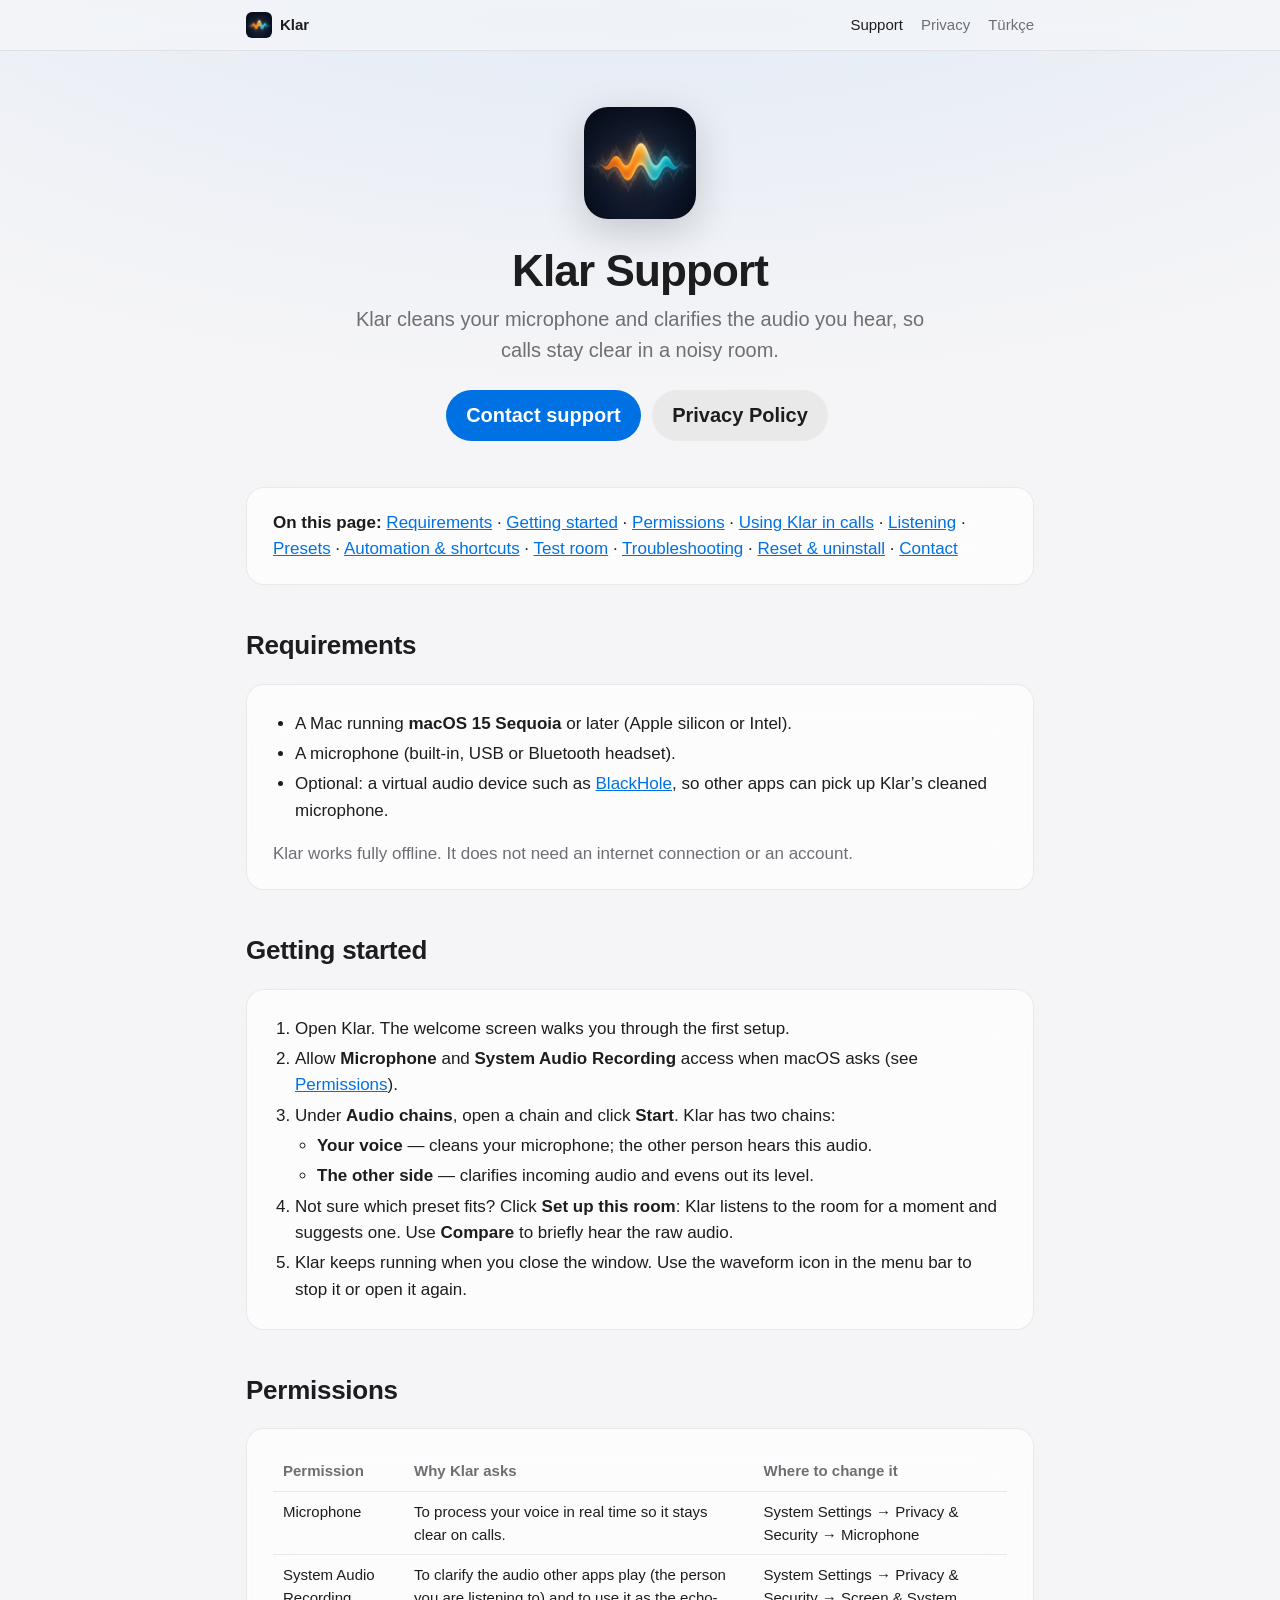
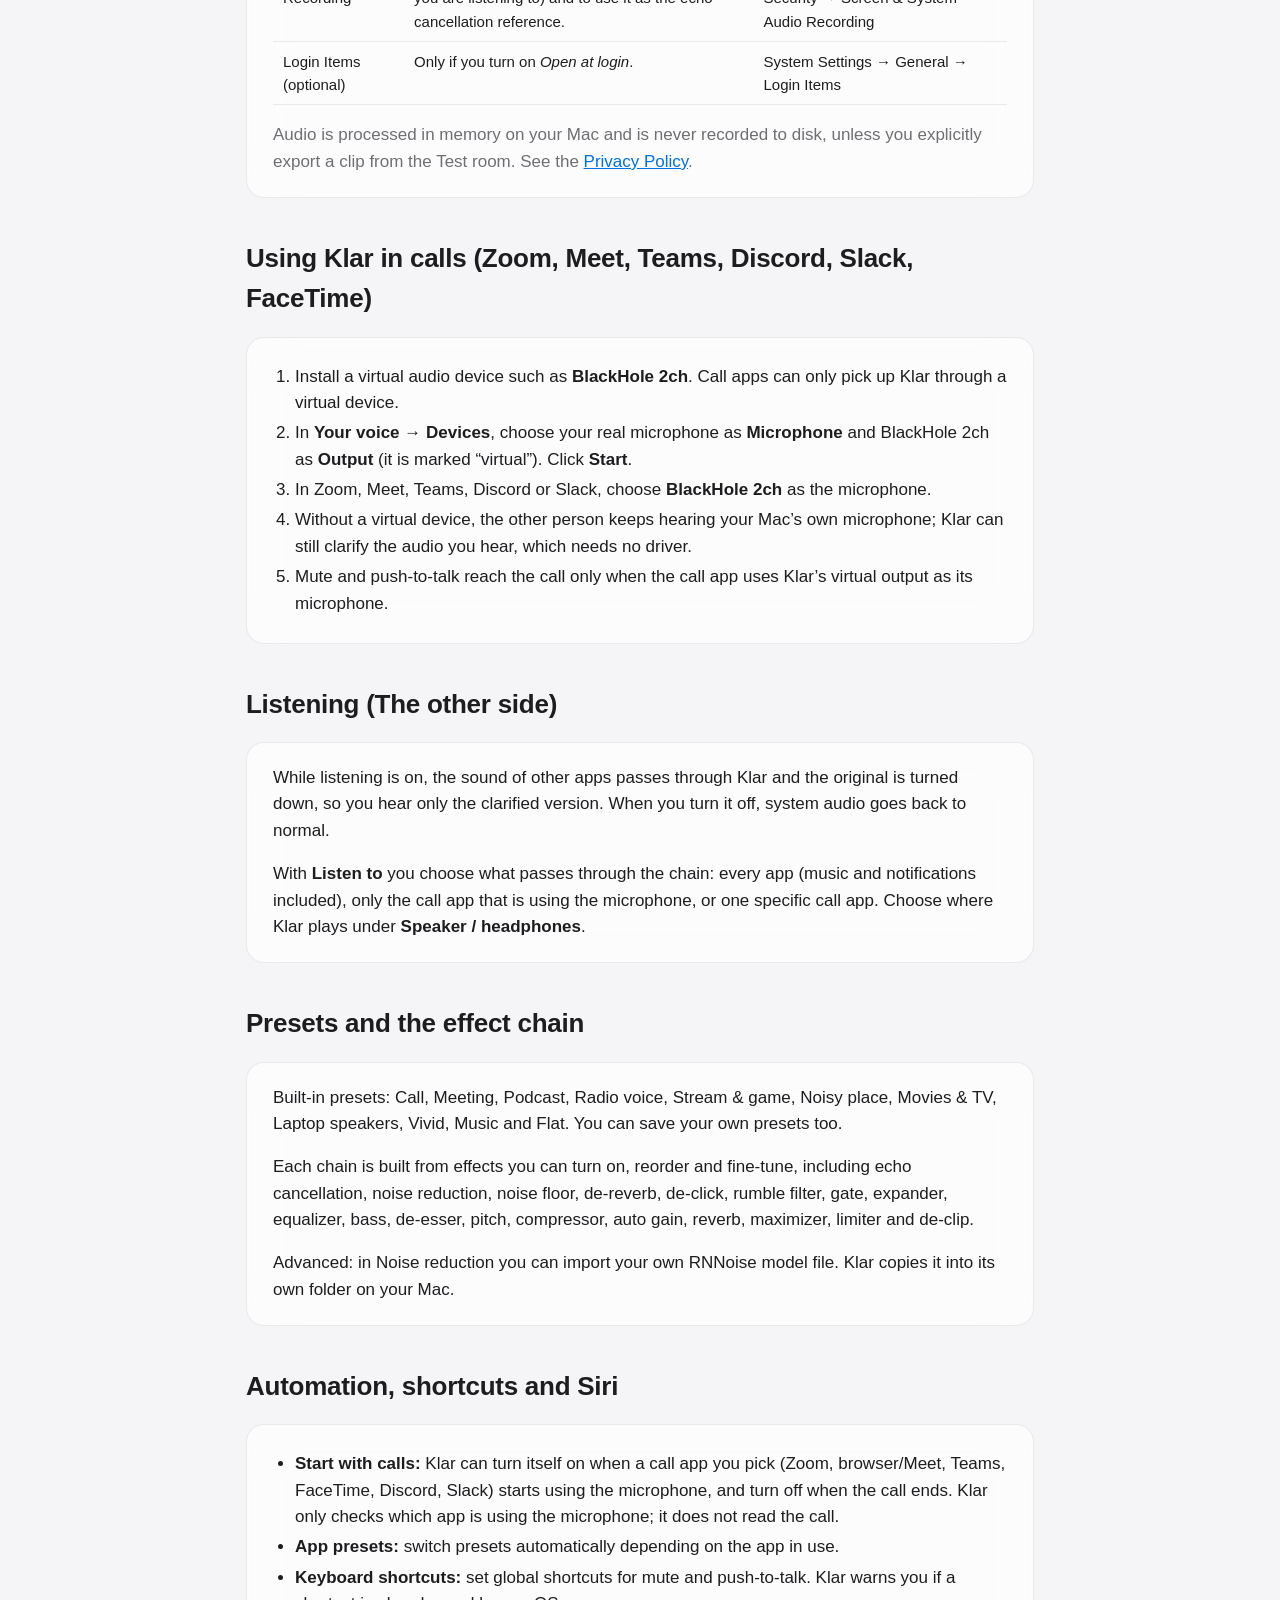
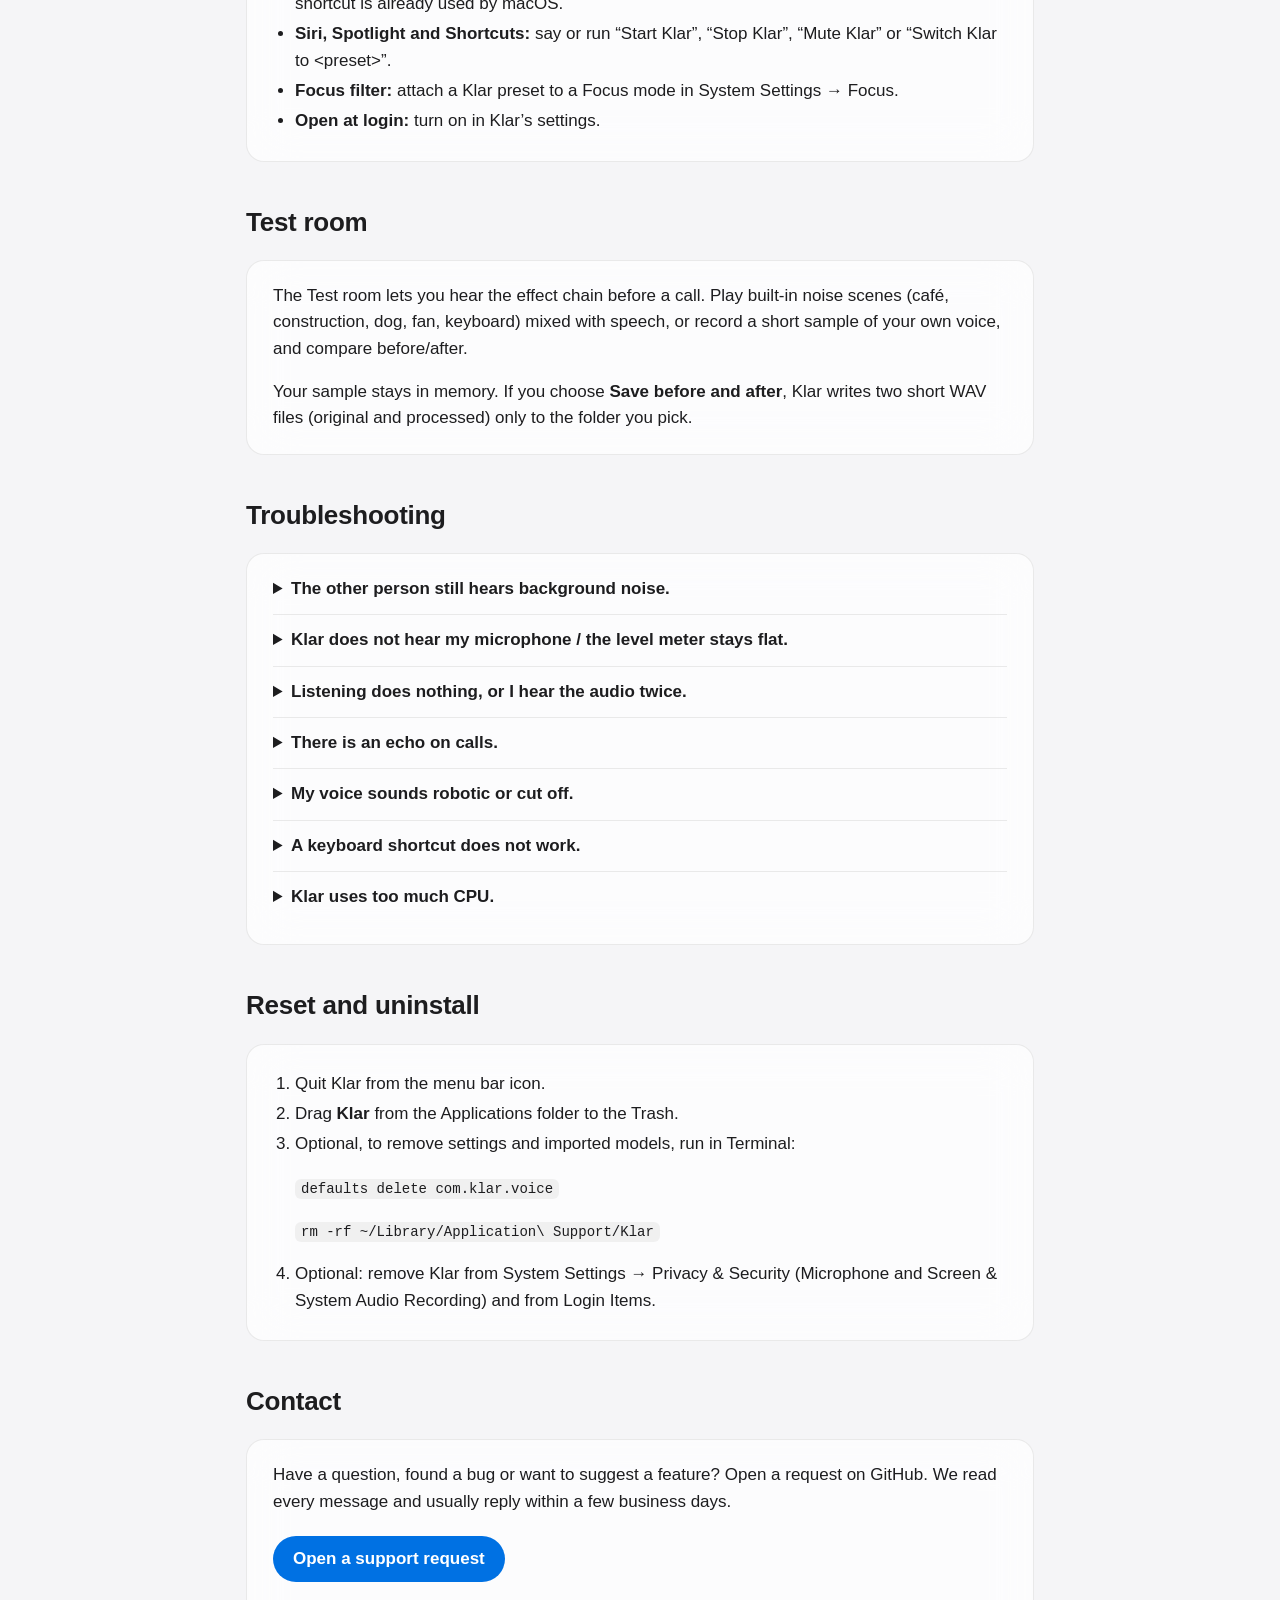
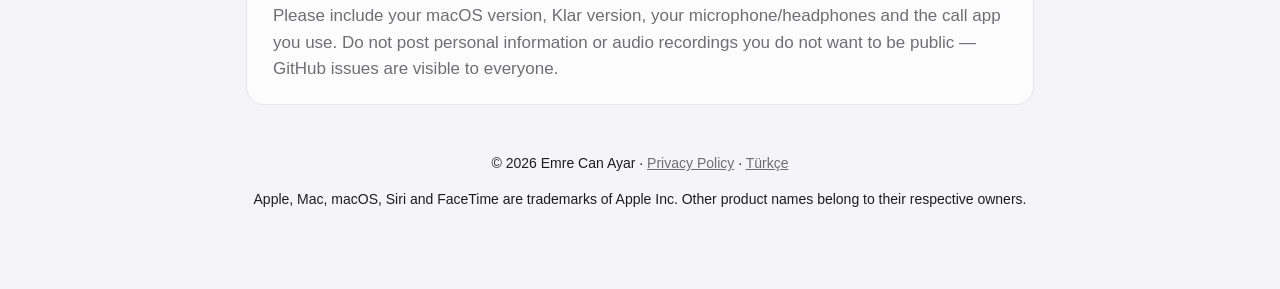
==== index.html @ 50085c1f "Add Klar support site and privacy policy (EN/TR) Co-Authored-By: Claude Opus 5.5 <noreply@anthropic." ====
<!doctype html>
<html lang="en">
<head>
  <meta charset="utf-8">
  <meta name="viewport" content="width=device-width, initial-scale=1">
  <title>Klar Support</title>
  <meta name="description" content="Help, setup guide, troubleshooting and contact for Klar, the Mac app that cleans your microphone and clarifies the audio you hear.">
  <link rel="icon" href="icon.png">
  <link rel="alternate" hreflang="tr" href="tr/">
  <link rel="stylesheet" href="style.css">
</head>
<body>
<nav>
  <div class="inner">
    <a class="brand" href="./"><img src="icon.png" alt="">Klar</a>
    <a href="./" aria-current="page">Support</a>
    <a href="privacy.html">Privacy</a>
    <a href="tr/" hreflang="tr" lang="tr">Türkçe</a>
  </div>
</nav>

<div class="wrap">
  <header class="hero">
    <img src="icon.png" alt="Klar app icon">
    <h1>Klar Support</h1>
    <p>Klar cleans your microphone and clarifies the audio you hear, so calls stay clear in a noisy room.</p>
    <p style="margin-top:20px">
      <a class="button" href="https://github.com/emrecanayar/klar-support/issues/new/choose">Contact support</a>
      <a class="button secondary" href="privacy.html">Privacy Policy</a>
    </p>
  </header>

  <div class="card">
    <strong>On this page:</strong>
    <a href="#requirements">Requirements</a> ·
    <a href="#start">Getting started</a> ·
    <a href="#permissions">Permissions</a> ·
    <a href="#calls">Using Klar in calls</a> ·
    <a href="#listening">Listening</a> ·
    <a href="#presets">Presets</a> ·
    <a href="#automation">Automation &amp; shortcuts</a> ·
    <a href="#testroom">Test room</a> ·
    <a href="#troubleshooting">Troubleshooting</a> ·
    <a href="#reset">Reset &amp; uninstall</a> ·
    <a href="#contact">Contact</a>
  </div>

  <h2 id="requirements">Requirements</h2>
  <div class="card">
    <ul>
      <li>A Mac running <strong>macOS 15 Sequoia</strong> or later (Apple silicon or Intel).</li>
      <li>A microphone (built-in, USB or Bluetooth headset).</li>
      <li>Optional: a virtual audio device such as <a href="https://existential.audio/blackhole/">BlackHole</a>, so other apps can pick up Klar’s cleaned microphone.</li>
    </ul>
    <p class="muted">Klar works fully offline. It does not need an internet connection or an account.</p>
  </div>

  <h2 id="start">Getting started</h2>
  <div class="card">
    <ol>
      <li>Open Klar. The welcome screen walks you through the first setup.</li>
      <li>Allow <strong>Microphone</strong> and <strong>System Audio Recording</strong> access when macOS asks (see <a href="#permissions">Permissions</a>).</li>
      <li>Under <strong>Audio chains</strong>, open a chain and click <strong>Start</strong>. Klar has two chains:
        <ul>
          <li><strong>Your voice</strong> — cleans your microphone; the other person hears this audio.</li>
          <li><strong>The other side</strong> — clarifies incoming audio and evens out its level.</li>
        </ul>
      </li>
      <li>Not sure which preset fits? Click <strong>Set up this room</strong>: Klar listens to the room for a moment and suggests one. Use <strong>Compare</strong> to briefly hear the raw audio.</li>
      <li>Klar keeps running when you close the window. Use the waveform icon in the menu bar to stop it or open it again.</li>
    </ol>
  </div>

  <h2 id="permissions">Permissions</h2>
  <div class="card">
    <div class="table-scroll">
      <table>
        <tr><th>Permission</th><th>Why Klar asks</th><th>Where to change it</th></tr>
        <tr><td>Microphone</td><td>To process your voice in real time so it stays clear on calls.</td><td>System Settings → Privacy &amp; Security → Microphone</td></tr>
        <tr><td>System Audio Recording</td><td>To clarify the audio other apps play (the person you are listening to) and to use it as the echo-cancellation reference.</td><td>System Settings → Privacy &amp; Security → Screen &amp; System Audio Recording</td></tr>
        <tr><td>Login Items (optional)</td><td>Only if you turn on <em>Open at login</em>.</td><td>System Settings → General → Login Items</td></tr>
      </table>
    </div>
    <p class="muted">Audio is processed in memory on your Mac and is never recorded to disk, unless you explicitly export a clip from the Test room. See the <a href="privacy.html">Privacy Policy</a>.</p>
  </div>

  <h2 id="calls">Using Klar in calls (Zoom, Meet, Teams, Discord, Slack, FaceTime)</h2>
  <div class="card">
    <ol>
      <li>Install a virtual audio device such as <strong>BlackHole 2ch</strong>. Call apps can only pick up Klar through a virtual device.</li>
      <li>In <strong>Your voice</strong> → <strong>Devices</strong>, choose your real microphone as <strong>Microphone</strong> and BlackHole 2ch as <strong>Output</strong> (it is marked “virtual”). Click <strong>Start</strong>.</li>
      <li>In Zoom, Meet, Teams, Discord or Slack, choose <strong>BlackHole 2ch</strong> as the microphone.</li>
      <li>Without a virtual device, the other person keeps hearing your Mac’s own microphone; Klar can still clarify the audio you hear, which needs no driver.</li>
      <li>Mute and push-to-talk reach the call only when the call app uses Klar’s virtual output as its microphone.</li>
    </ol>
  </div>

  <h2 id="listening">Listening (The other side)</h2>
  <div class="card">
    <p>While listening is on, the sound of other apps passes through Klar and the original is turned down, so you hear only the clarified version. When you turn it off, system audio goes back to normal.</p>
    <p>With <strong>Listen to</strong> you choose what passes through the chain: every app (music and notifications included), only the call app that is using the microphone, or one specific call app. Choose where Klar plays under <strong>Speaker / headphones</strong>.</p>
  </div>

  <h2 id="presets">Presets and the effect chain</h2>
  <div class="card">
    <p>Built-in presets: Call, Meeting, Podcast, Radio voice, Stream &amp; game, Noisy place, Movies &amp; TV, Laptop speakers, Vivid, Music and Flat. You can save your own presets too.</p>
    <p>Each chain is built from effects you can turn on, reorder and fine-tune, including echo cancellation, noise reduction, noise floor, de-reverb, de-click, rumble filter, gate, expander, equalizer, bass, de-esser, pitch, compressor, auto gain, reverb, maximizer, limiter and de-clip.</p>
    <p>Advanced: in Noise reduction you can import your own RNNoise model file. Klar copies it into its own folder on your Mac.</p>
  </div>

  <h2 id="automation">Automation, shortcuts and Siri</h2>
  <div class="card">
    <ul>
      <li><strong>Start with calls:</strong> Klar can turn itself on when a call app you pick (Zoom, browser/Meet, Teams, FaceTime, Discord, Slack) starts using the microphone, and turn off when the call ends. Klar only checks which app is using the microphone; it does not read the call.</li>
      <li><strong>App presets:</strong> switch presets automatically depending on the app in use.</li>
      <li><strong>Keyboard shortcuts:</strong> set global shortcuts for mute and push-to-talk. Klar warns you if a shortcut is already used by macOS.</li>
      <li><strong>Siri, Spotlight and Shortcuts:</strong> say or run “Start Klar”, “Stop Klar”, “Mute Klar” or “Switch Klar to &lt;preset&gt;”.</li>
      <li><strong>Focus filter:</strong> attach a Klar preset to a Focus mode in System Settings → Focus.</li>
      <li><strong>Open at login:</strong> turn on in Klar’s settings.</li>
    </ul>
  </div>

  <h2 id="testroom">Test room</h2>
  <div class="card">
    <p>The Test room lets you hear the effect chain before a call. Play built-in noise scenes (café, construction, dog, fan, keyboard) mixed with speech, or record a short sample of your own voice, and compare before/after.</p>
    <p>Your sample stays in memory. If you choose <strong>Save before and after</strong>, Klar writes two short WAV files (original and processed) only to the folder you pick.</p>
  </div>

  <h2 id="troubleshooting">Troubleshooting</h2>
  <div class="card">
    <details>
      <summary>The other person still hears background noise.</summary>
      <p>If Klar shows “Not reaching calls”, follow <a href="#calls">Using Klar in calls</a>. Make sure your call app’s microphone is set to the device Klar outputs to (a virtual device such as BlackHole). If the call app uses your Mac’s built-in microphone directly, Klar cannot clean it. Also turn off the call app’s own noise suppression if it makes your voice sound choppy.</p>
    </details>
    <details>
      <summary>Klar does not hear my microphone / the level meter stays flat.</summary>
      <p>Open System Settings → Privacy &amp; Security → Microphone and make sure Klar is on. Then check that the right input device is selected in Klar. Quit and reopen Klar after changing the permission.</p>
    </details>
    <details>
      <summary>Listening does nothing, or I hear the audio twice.</summary>
      <p>Allow Klar under System Settings → Privacy &amp; Security → Screen &amp; System Audio Recording, then restart listening. If you hear audio twice, check that Klar’s output and the app’s output are not routed to two different devices.</p>
    </details>
    <details>
      <summary>There is an echo on calls.</summary>
      <p>Use headphones if you can. Otherwise keep Echo cancellation on in Your voice and allow System Audio Recording so Klar knows what your speakers are playing.</p>
    </details>
    <details>
      <summary>My voice sounds robotic or cut off.</summary>
      <p>Lower the Noise reduction strength or the Gate threshold, or try the Meeting or Flat preset. Very strong settings can remove quiet parts of speech.</p>
    </details>
    <details>
      <summary>A keyboard shortcut does not work.</summary>
      <p>The shortcut may already be used by macOS or another app. Choose a different combination in Klar’s settings.</p>
    </details>
    <details>
      <summary>Klar uses too much CPU.</summary>
      <p>Turn off effects you do not need, especially heavy ones such as De-reverb or neural noise reduction on both chains at the same time.</p>
    </details>
  </div>

  <h2 id="reset">Reset and uninstall</h2>
  <div class="card">
    <ol>
      <li>Quit Klar from the menu bar icon.</li>
      <li>Drag <strong>Klar</strong> from the Applications folder to the Trash.</li>
      <li>Optional, to remove settings and imported models, run in Terminal:
        <p><code>defaults delete com.klar.voice</code></p>
        <p><code>rm -rf ~/Library/Application\ Support/Klar</code></p>
      </li>
      <li>Optional: remove Klar from System Settings → Privacy &amp; Security (Microphone and Screen &amp; System Audio Recording) and from Login Items.</li>
    </ol>
  </div>

  <h2 id="contact">Contact</h2>
  <div class="card">
    <p>Have a question, found a bug or want to suggest a feature? Open a request on GitHub. We read every message and usually reply within a few business days.</p>
    <p><a class="button" href="https://github.com/emrecanayar/klar-support/issues/new/choose">Open a support request</a></p>
    <p class="muted">Please include your macOS version, Klar version, your microphone/headphones and the call app you use. Do not post personal information or audio recordings you do not want to be public — GitHub issues are visible to everyone.</p>
  </div>

  <footer>
    <p>© 2026 Emre Can Ayar · <a href="privacy.html">Privacy Policy</a> · <a href="tr/">Türkçe</a></p>
    <p>Apple, Mac, macOS, Siri and FaceTime are trademarks of Apple Inc. Other product names belong to their respective owners.</p>
  </footer>
</div>
</body>
</html>
---- style.css ----
:root {
  --bg: #f5f5f7;
  --bg-glow: rgba(0, 113, 227, 0.10);
  --card: rgba(255, 255, 255, 0.72);
  --card-border: rgba(0, 0, 0, 0.08);
  --text: #1d1d1f;
  --muted: #6e6e73;
  --accent: #0071e3;
  --code-bg: rgba(0, 0, 0, 0.05);
  --radius: 18px;
}

@media (prefers-color-scheme: dark) {
  :root {
    --bg: #000000;
    --bg-glow: rgba(41, 151, 255, 0.16);
    --card: rgba(28, 28, 30, 0.72);
    --card-border: rgba(255, 255, 255, 0.10);
    --text: #f5f5f7;
    --muted: #a1a1a6;
    --accent: #2997ff;
    --code-bg: rgba(255, 255, 255, 0.08);
  }
}

* { box-sizing: border-box; }

html { -webkit-text-size-adjust: 100%; }

body {
  margin: 0;
  background: radial-gradient(1200px 600px at 50% -200px, var(--bg-glow), transparent), var(--bg);
  background-attachment: fixed;
  color: var(--text);
  font: 17px/1.55 -apple-system, BlinkMacSystemFont, "SF Pro Text", "Helvetica Neue", Helvetica, Arial, sans-serif;
}

.wrap { max-width: 820px; margin: 0 auto; padding: 0 16px 64px; }

nav {
  position: sticky; top: 0; z-index: 10;
  backdrop-filter: saturate(180%) blur(20px);
  -webkit-backdrop-filter: saturate(180%) blur(20px);
  background: color-mix(in srgb, var(--bg) 70%, transparent);
  border-bottom: 1px solid var(--card-border);
}
nav .inner {
  max-width: 820px; margin: 0 auto; padding: 12px 16px;
  display: flex; align-items: center; gap: 18px; flex-wrap: wrap;
}
nav .brand { display: flex; align-items: center; gap: 8px; font-weight: 600; color: var(--text); text-decoration: none; margin-right: auto; }
nav .brand img { width: 26px; height: 26px; border-radius: 6px; }
nav a { color: var(--muted); text-decoration: none; font-size: 15px; }
nav a:hover, nav a[aria-current="page"] { color: var(--text); }

header.hero { text-align: center; padding: 56px 0 24px; }
header.hero img { width: 112px; height: 112px; border-radius: 24px; box-shadow: 0 12px 40px rgba(0,0,0,0.18); }
header.hero h1 { font-size: 44px; line-height: 1.1; letter-spacing: -0.02em; margin: 20px 0 8px; }
header.hero p { color: var(--muted); font-size: 20px; margin: 0 auto; max-width: 600px; }
.updated { color: var(--muted); font-size: 14px; margin-top: 12px; }

.card {
  background: var(--card);
  border: 1px solid var(--card-border);
  border-radius: var(--radius);
  padding: 22px 26px;
  margin: 18px 0;
  backdrop-filter: saturate(180%) blur(24px);
  -webkit-backdrop-filter: saturate(180%) blur(24px);
}
.card > :first-child { margin-top: 0; }
.card > :last-child { margin-bottom: 0; }

h2 { font-size: 26px; letter-spacing: -0.01em; margin: 40px 0 8px; }
h3 { font-size: 19px; margin: 22px 0 6px; }
p, li { color: var(--text); }
.muted { color: var(--muted); }
a { color: var(--accent); }
code, kbd { font: 14px ui-monospace, "SF Mono", Menlo, monospace; background: var(--code-bg); padding: 2px 6px; border-radius: 6px; }
ul, ol { padding-left: 22px; }
li { margin: 4px 0; }

details { border-top: 1px solid var(--card-border); padding: 12px 0; }
details:first-of-type { border-top: 0; padding-top: 0; }
summary { cursor: pointer; font-weight: 600; }
details > :not(summary) { margin-top: 8px; }

table { width: 100%; border-collapse: collapse; font-size: 15px; }
th, td { text-align: left; padding: 8px 10px; border-bottom: 1px solid var(--card-border); vertical-align: top; }
th { color: var(--muted); font-weight: 600; }
.table-scroll { overflow-x: auto; }

.button {
  display: inline-block; background: var(--accent); color: #fff; text-decoration: none;
  padding: 10px 20px; border-radius: 980px; font-weight: 600; margin: 4px 6px 4px 0;
}
.button.secondary { background: var(--code-bg); color: var(--text); }

.grid { display: grid; grid-template-columns: repeat(auto-fit, minmax(220px, 1fr)); gap: 14px; }
.grid .card { margin: 0; }

footer { color: var(--muted); font-size: 14px; text-align: center; margin-top: 48px; }
footer a { color: var(--muted); }

@media (max-width: 560px) {
  header.hero h1 { font-size: 34px; }
  header.hero p { font-size: 18px; }
  .card { padding: 18px; }
}
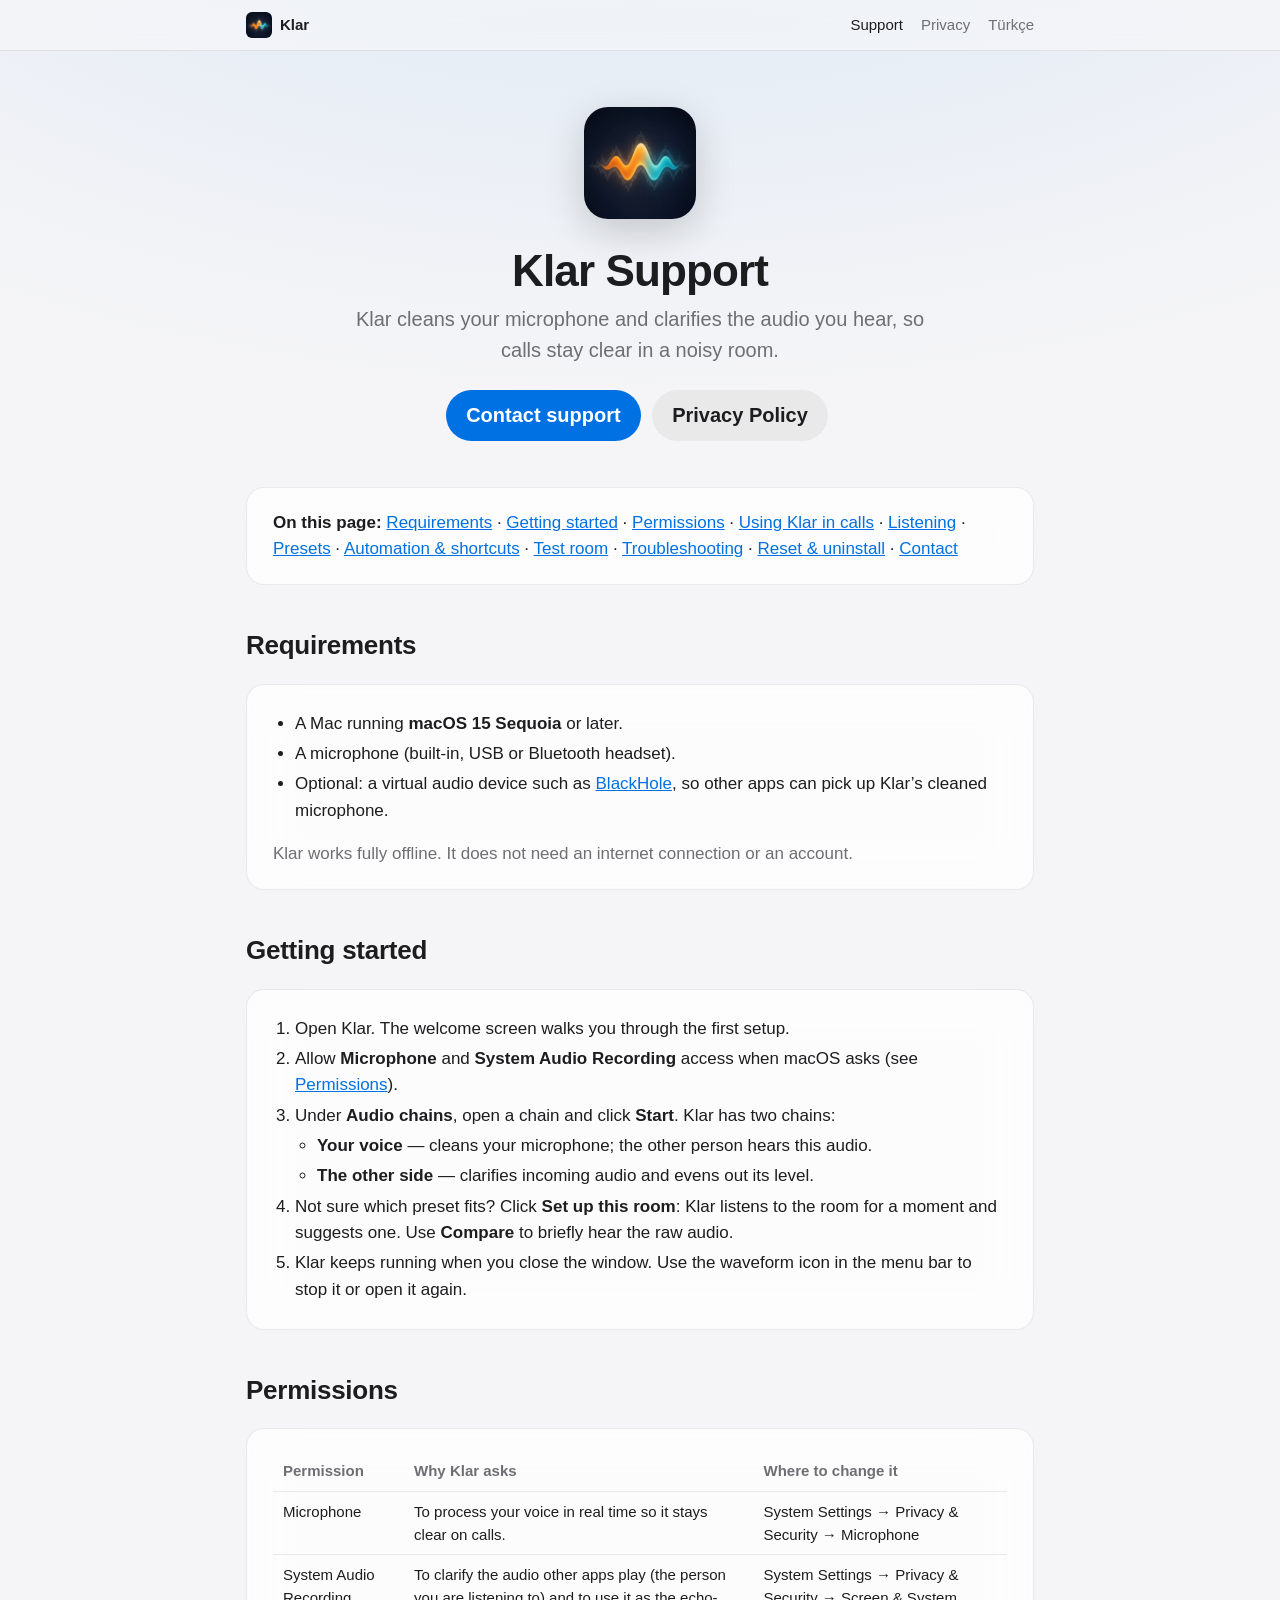
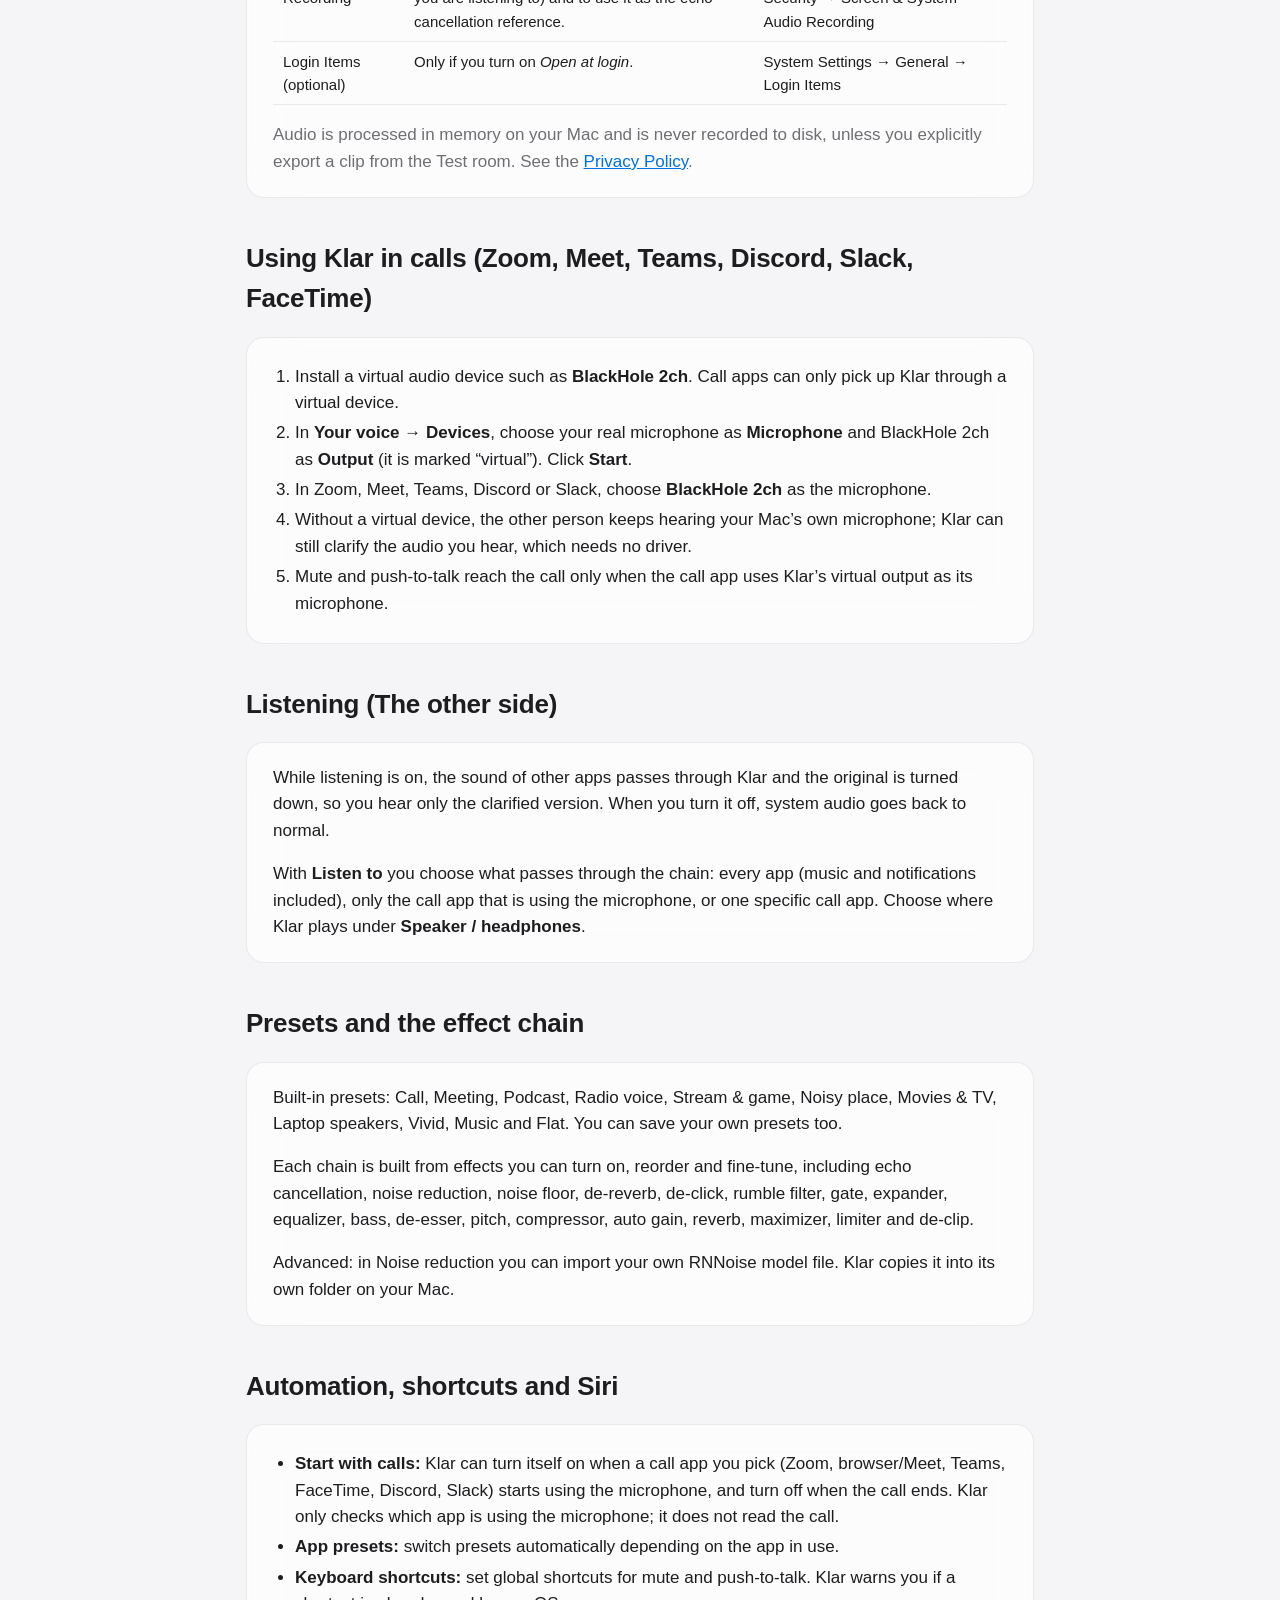
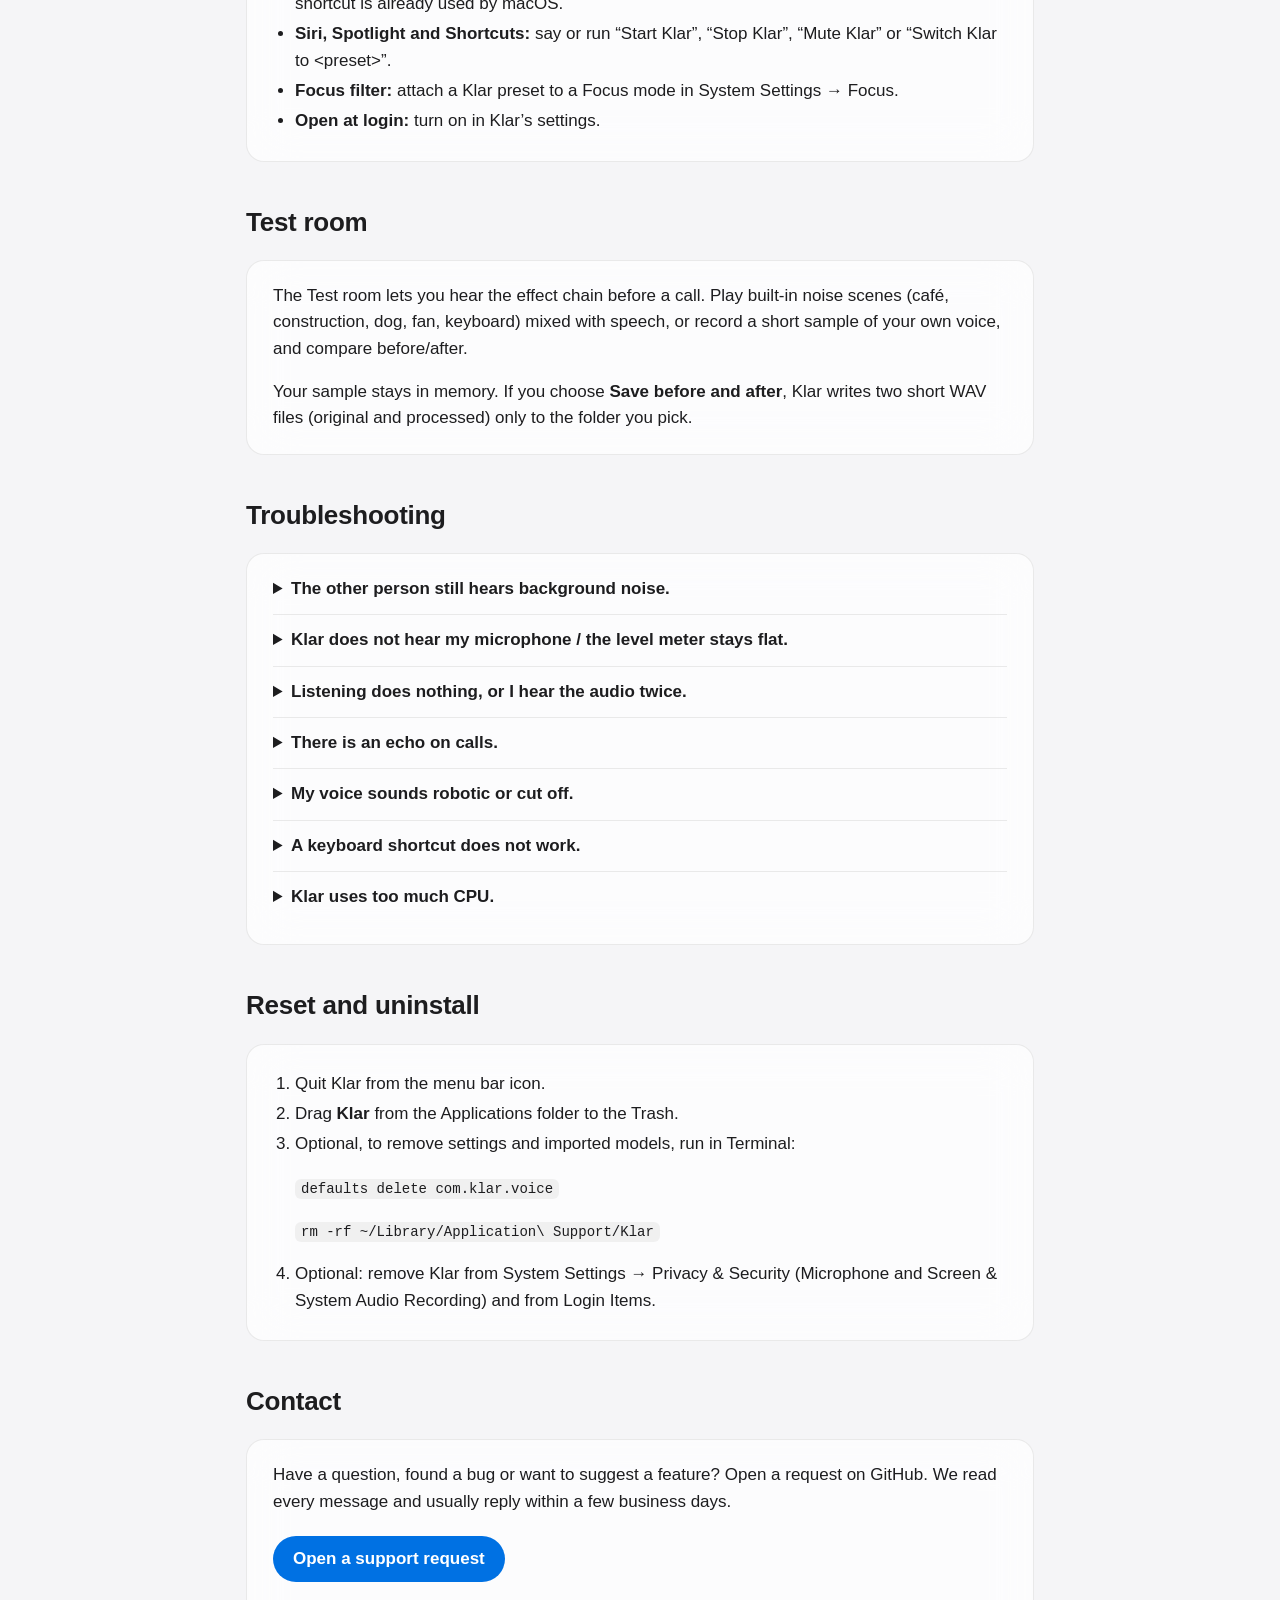
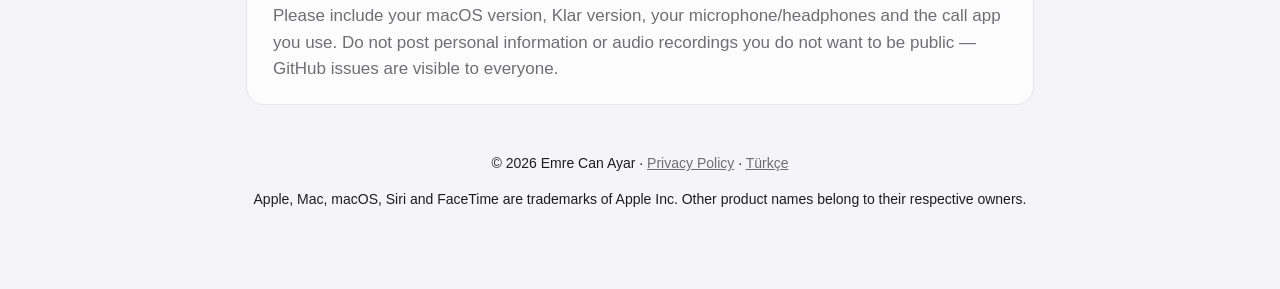
==== commit 5b785374: "Drop unverified CPU architecture claim Co-Authored-By: Claude Opus 5.5 <noreply@anthropic.com>" ====
--- a/index.html
+++ b/index.html
@@ -48,7 +48,7 @@
   <h2 id="requirements">Requirements</h2>
   <div class="card">
     <ul>
-      <li>A Mac running <strong>macOS 15 Sequoia</strong> or later (Apple silicon or Intel).</li>
+      <li>A Mac running <strong>macOS 15 Sequoia</strong> or later.</li>
       <li>A microphone (built-in, USB or Bluetooth headset).</li>
       <li>Optional: a virtual audio device such as <a href="https://existential.audio/blackhole/">BlackHole</a>, so other apps can pick up Klar’s cleaned microphone.</li>
     </ul>
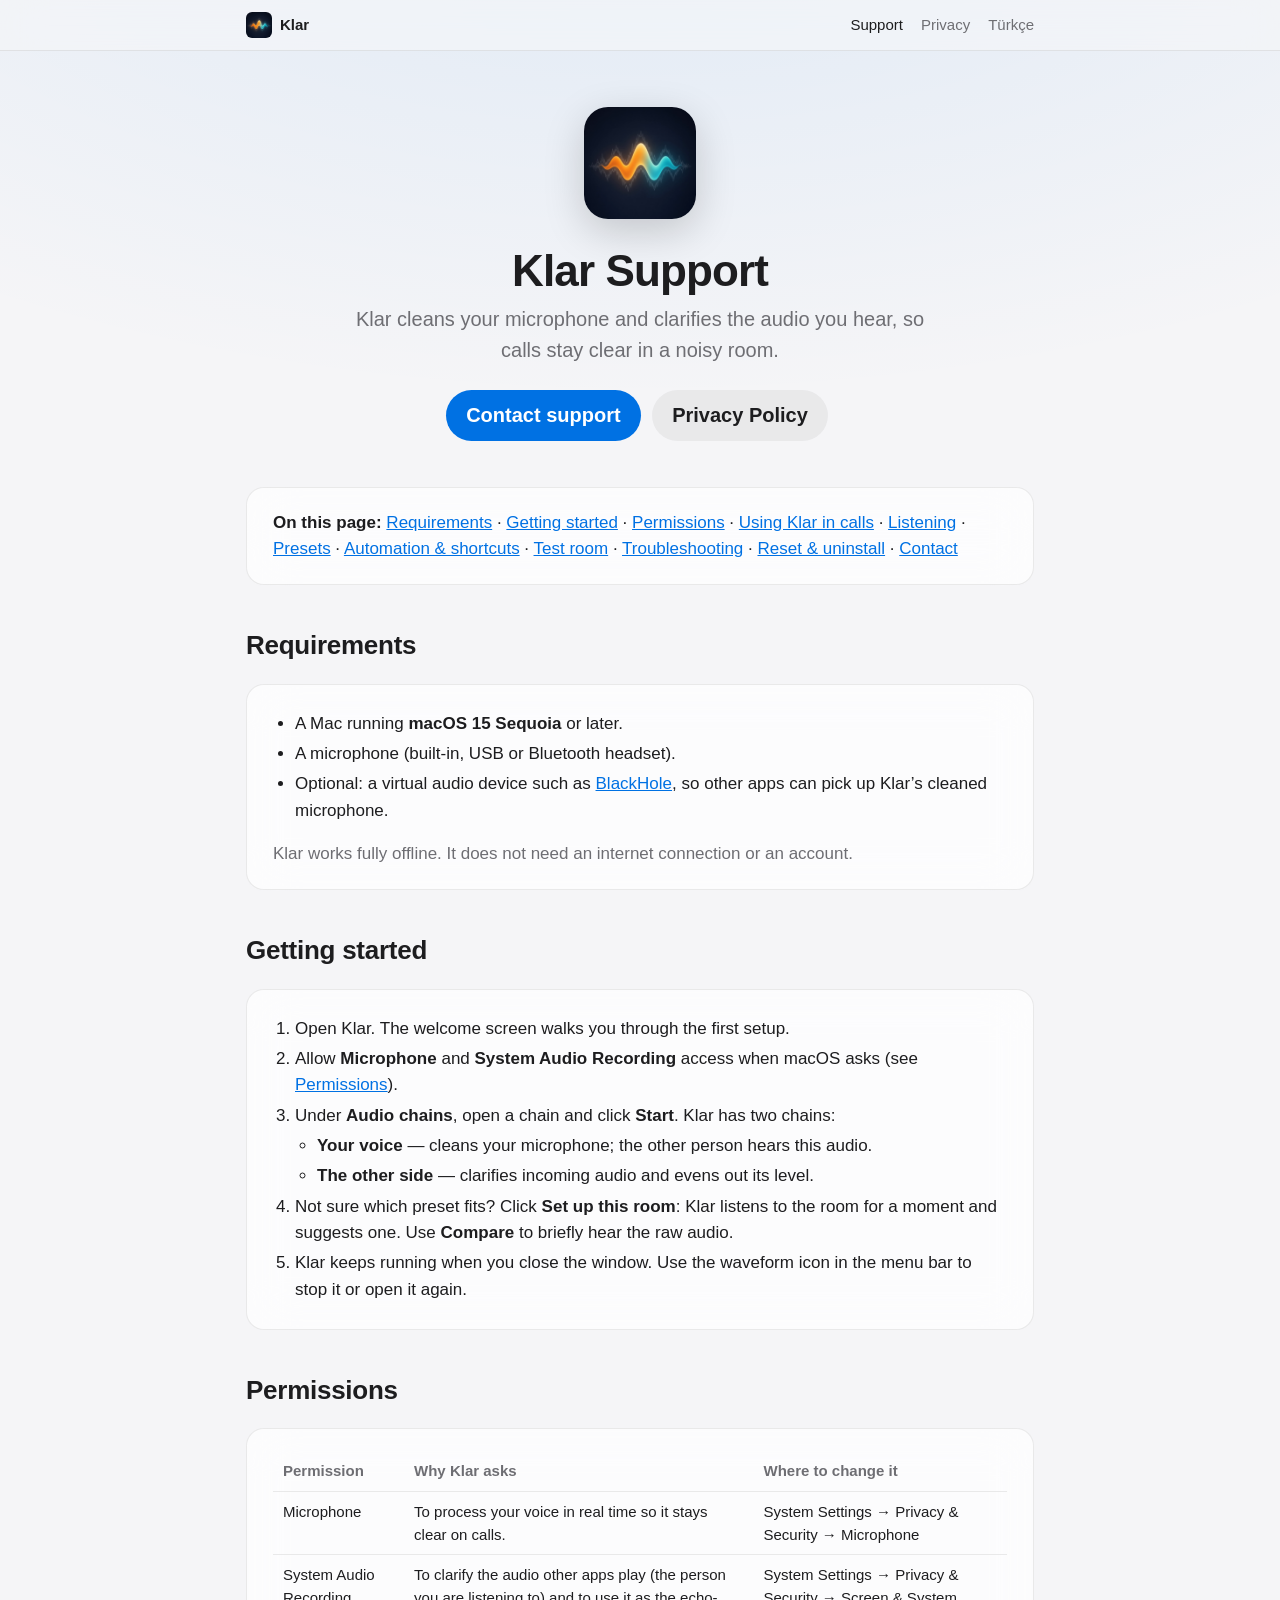
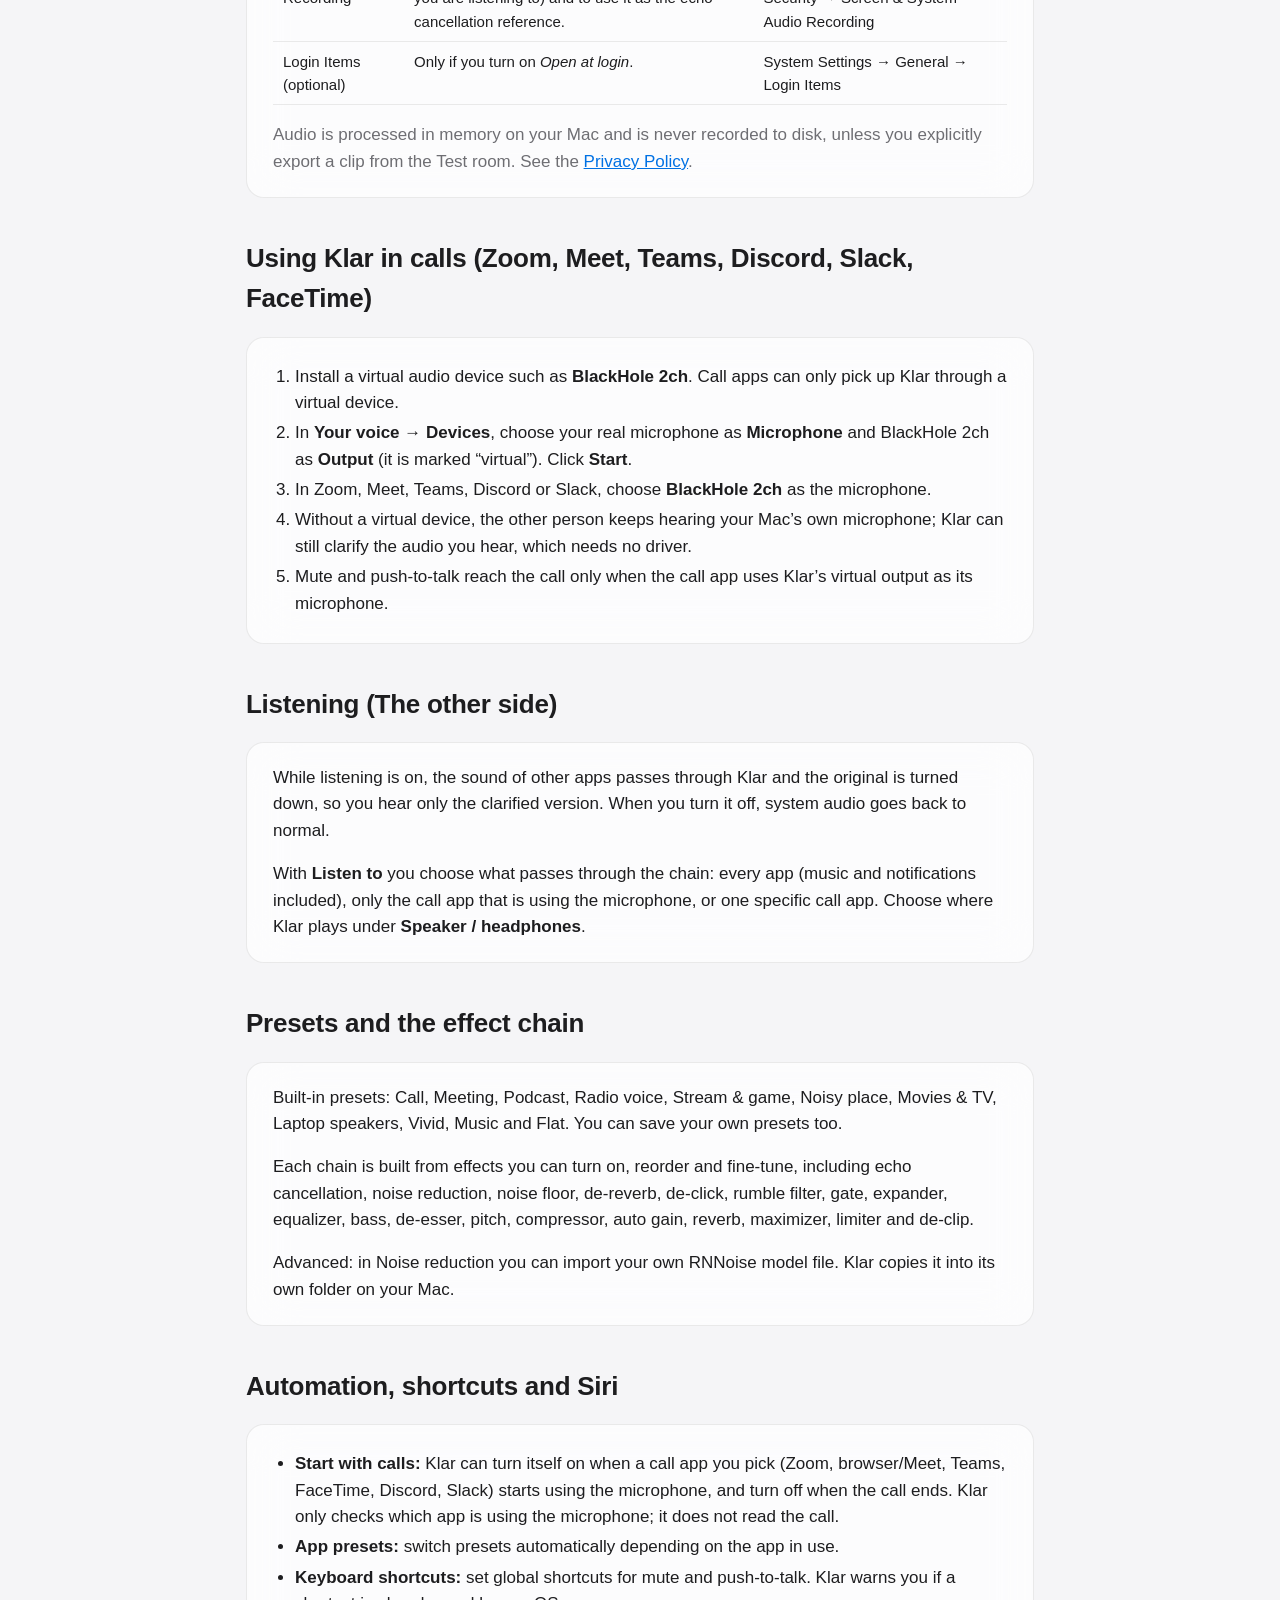
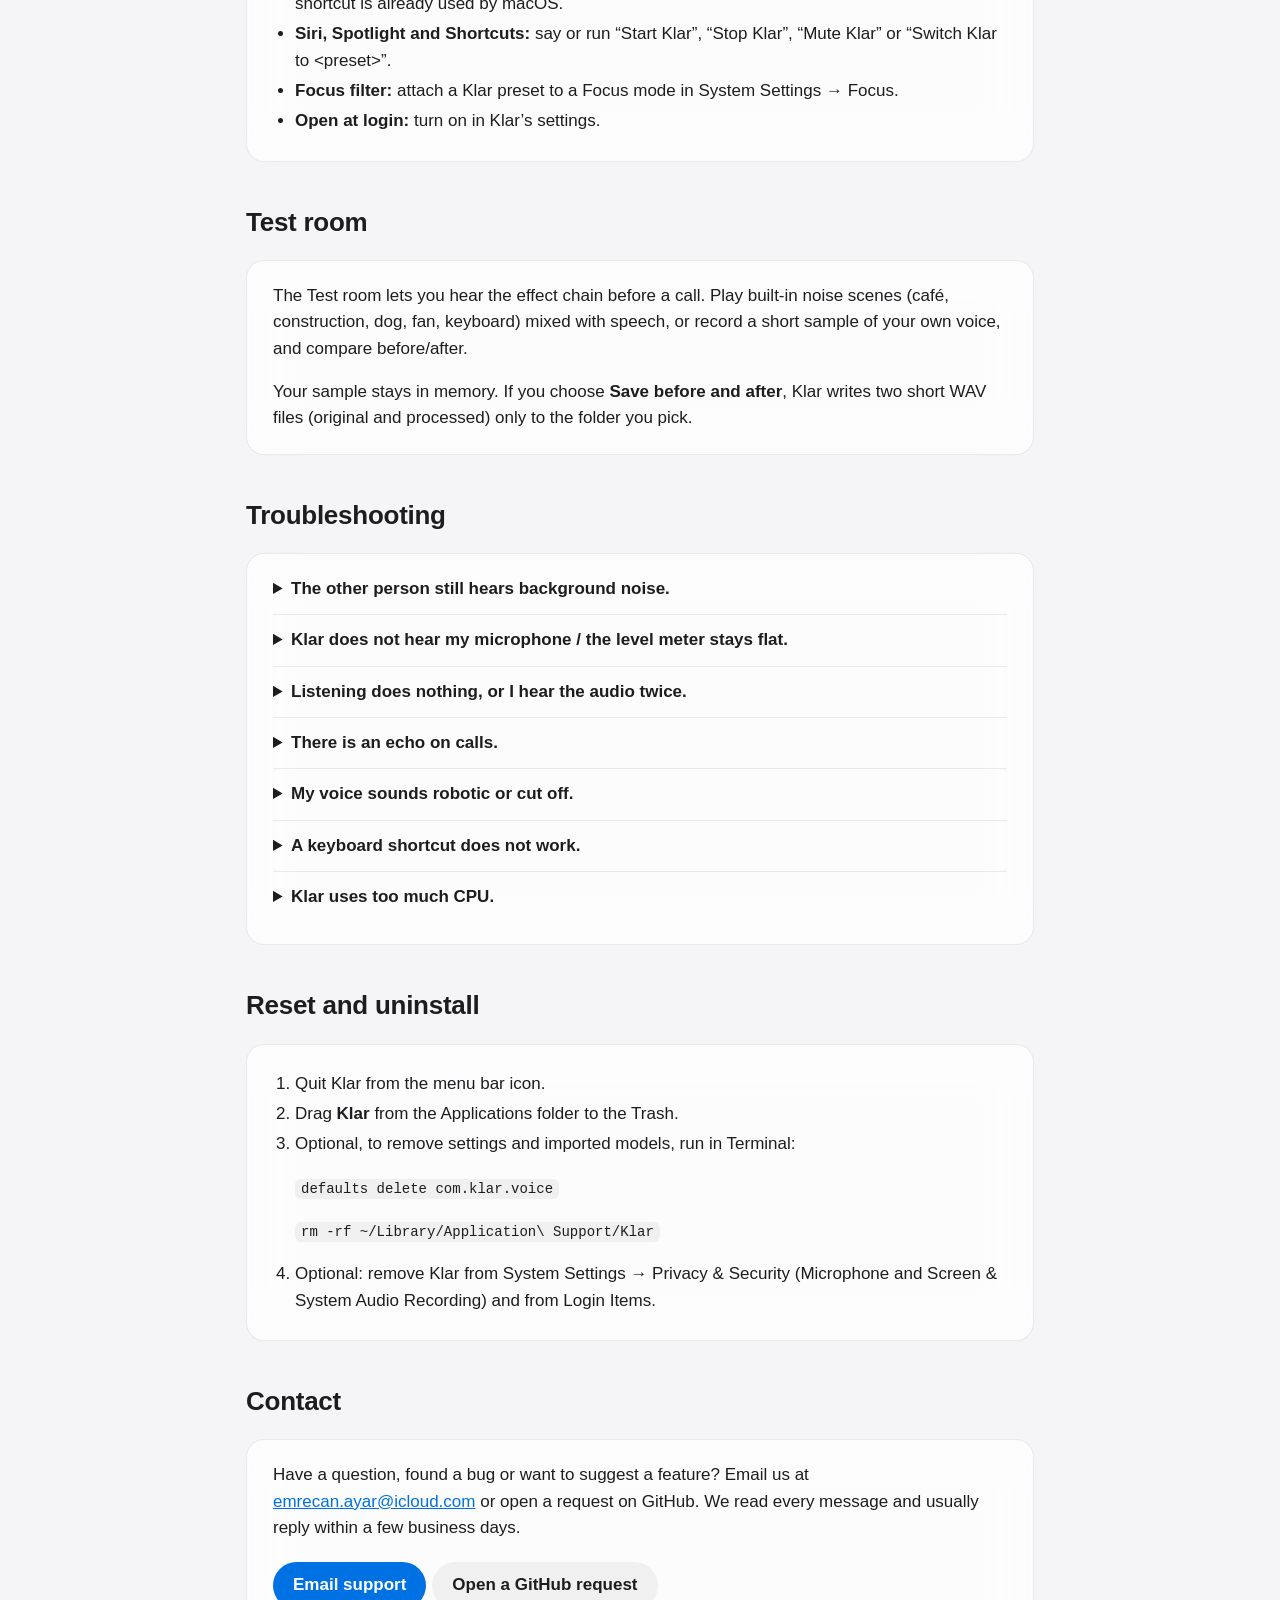
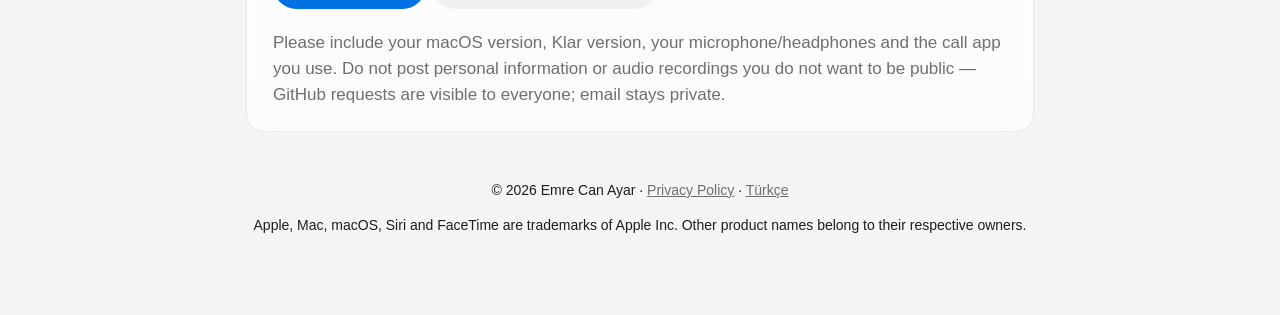
==== commit 0d8d259c: "Add support email contact Co-Authored-By: Claude Opus 5.5 <noreply@anthropic.com>" ====
--- a/index.html
+++ b/index.html
@@ -25,7 +25,7 @@
     <h1>Klar Support</h1>
     <p>Klar cleans your microphone and clarifies the audio you hear, so calls stay clear in a noisy room.</p>
     <p style="margin-top:20px">
-      <a class="button" href="https://github.com/emrecanayar/klar-support/issues/new/choose">Contact support</a>
+      <a class="button" href="#contact">Contact support</a>
       <a class="button secondary" href="privacy.html">Privacy Policy</a>
     </p>
   </header>
@@ -173,9 +173,9 @@
 
   <h2 id="contact">Contact</h2>
   <div class="card">
-    <p>Have a question, found a bug or want to suggest a feature? Open a request on GitHub. We read every message and usually reply within a few business days.</p>
-    <p><a class="button" href="https://github.com/emrecanayar/klar-support/issues/new/choose">Open a support request</a></p>
-    <p class="muted">Please include your macOS version, Klar version, your microphone/headphones and the call app you use. Do not post personal information or audio recordings you do not want to be public — GitHub issues are visible to everyone.</p>
+    <p>Have a question, found a bug or want to suggest a feature? Email us at <a href="mailto:emrecan.ayar@icloud.com">emrecan.ayar@icloud.com</a> or open a request on GitHub. We read every message and usually reply within a few business days.</p>
+    <p><a class="button" href="mailto:emrecan.ayar@icloud.com?subject=Klar%20Support">Email support</a><a class="button secondary" href="https://github.com/emrecanayar/klar-support/issues/new/choose">Open a GitHub request</a></p>
+    <p class="muted">Please include your macOS version, Klar version, your microphone/headphones and the call app you use. Do not post personal information or audio recordings you do not want to be public — GitHub requests are visible to everyone; email stays private.</p>
   </div>
 
   <footer>
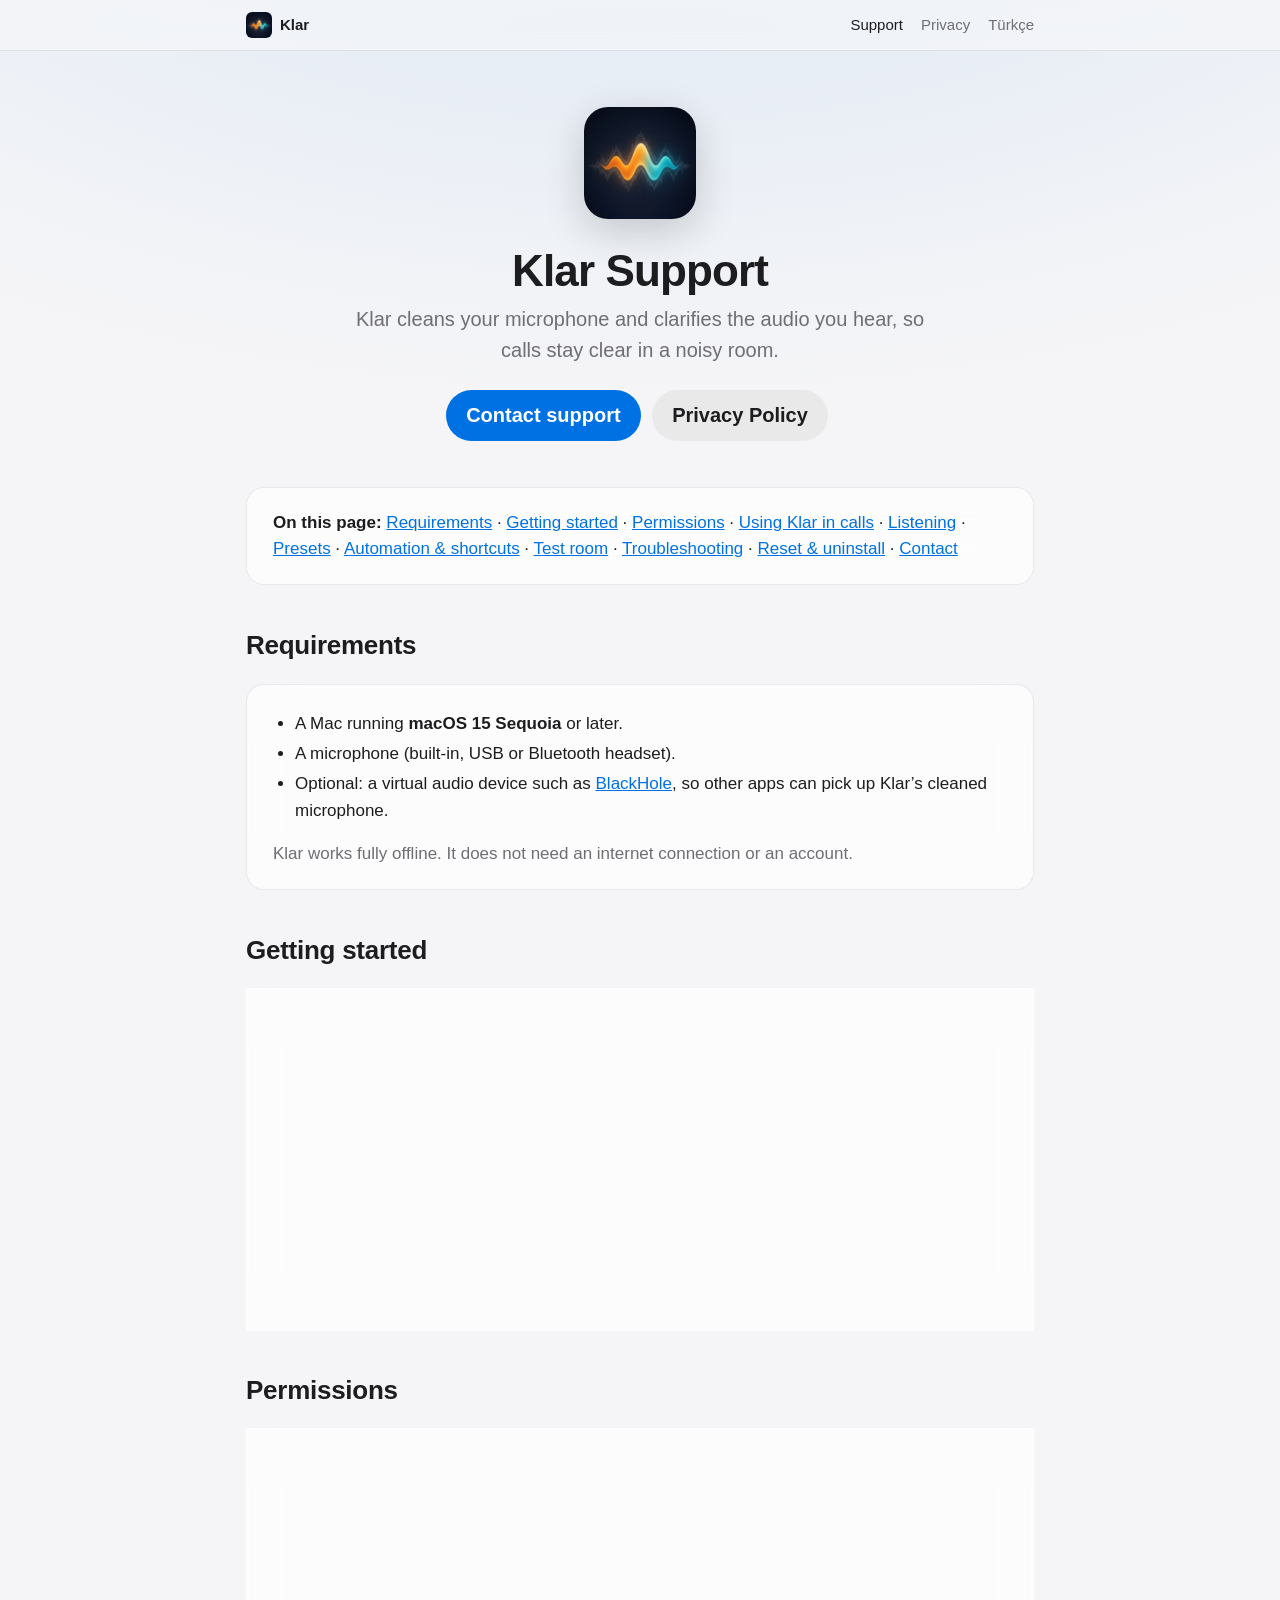
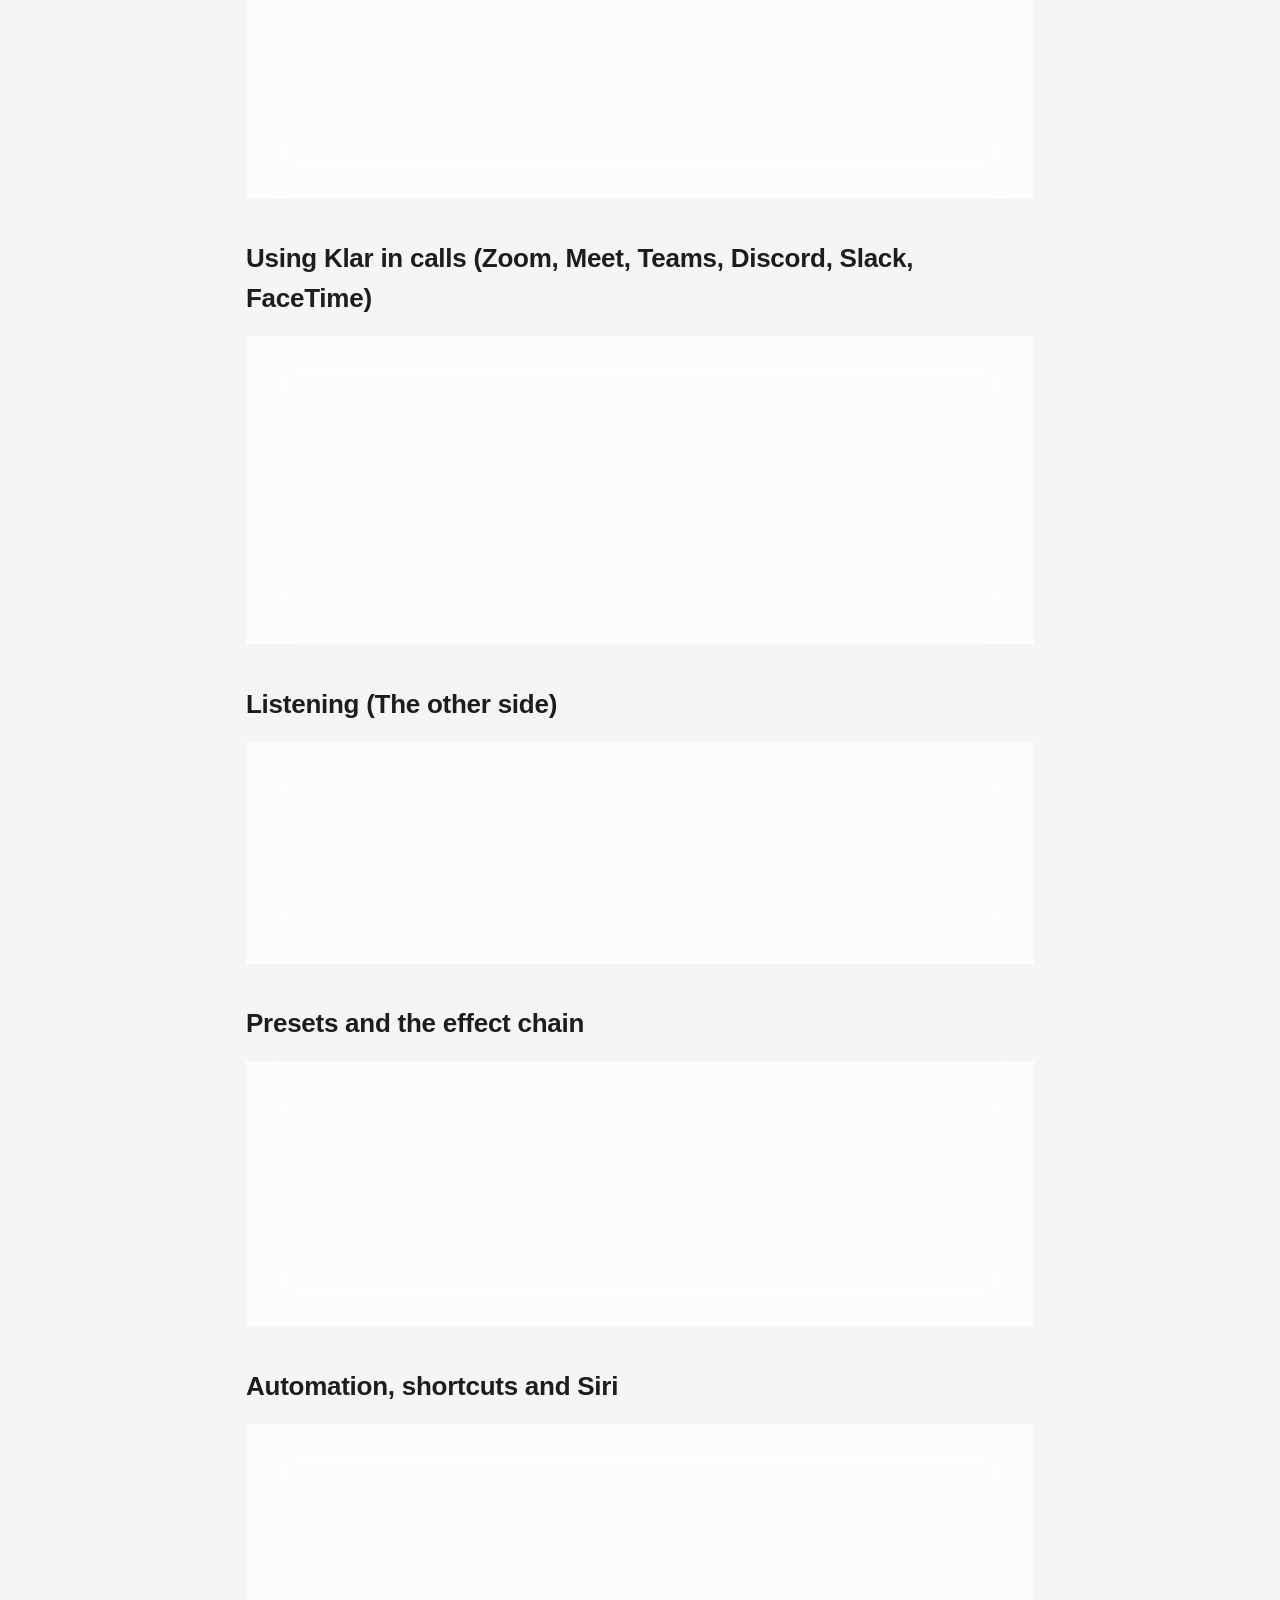
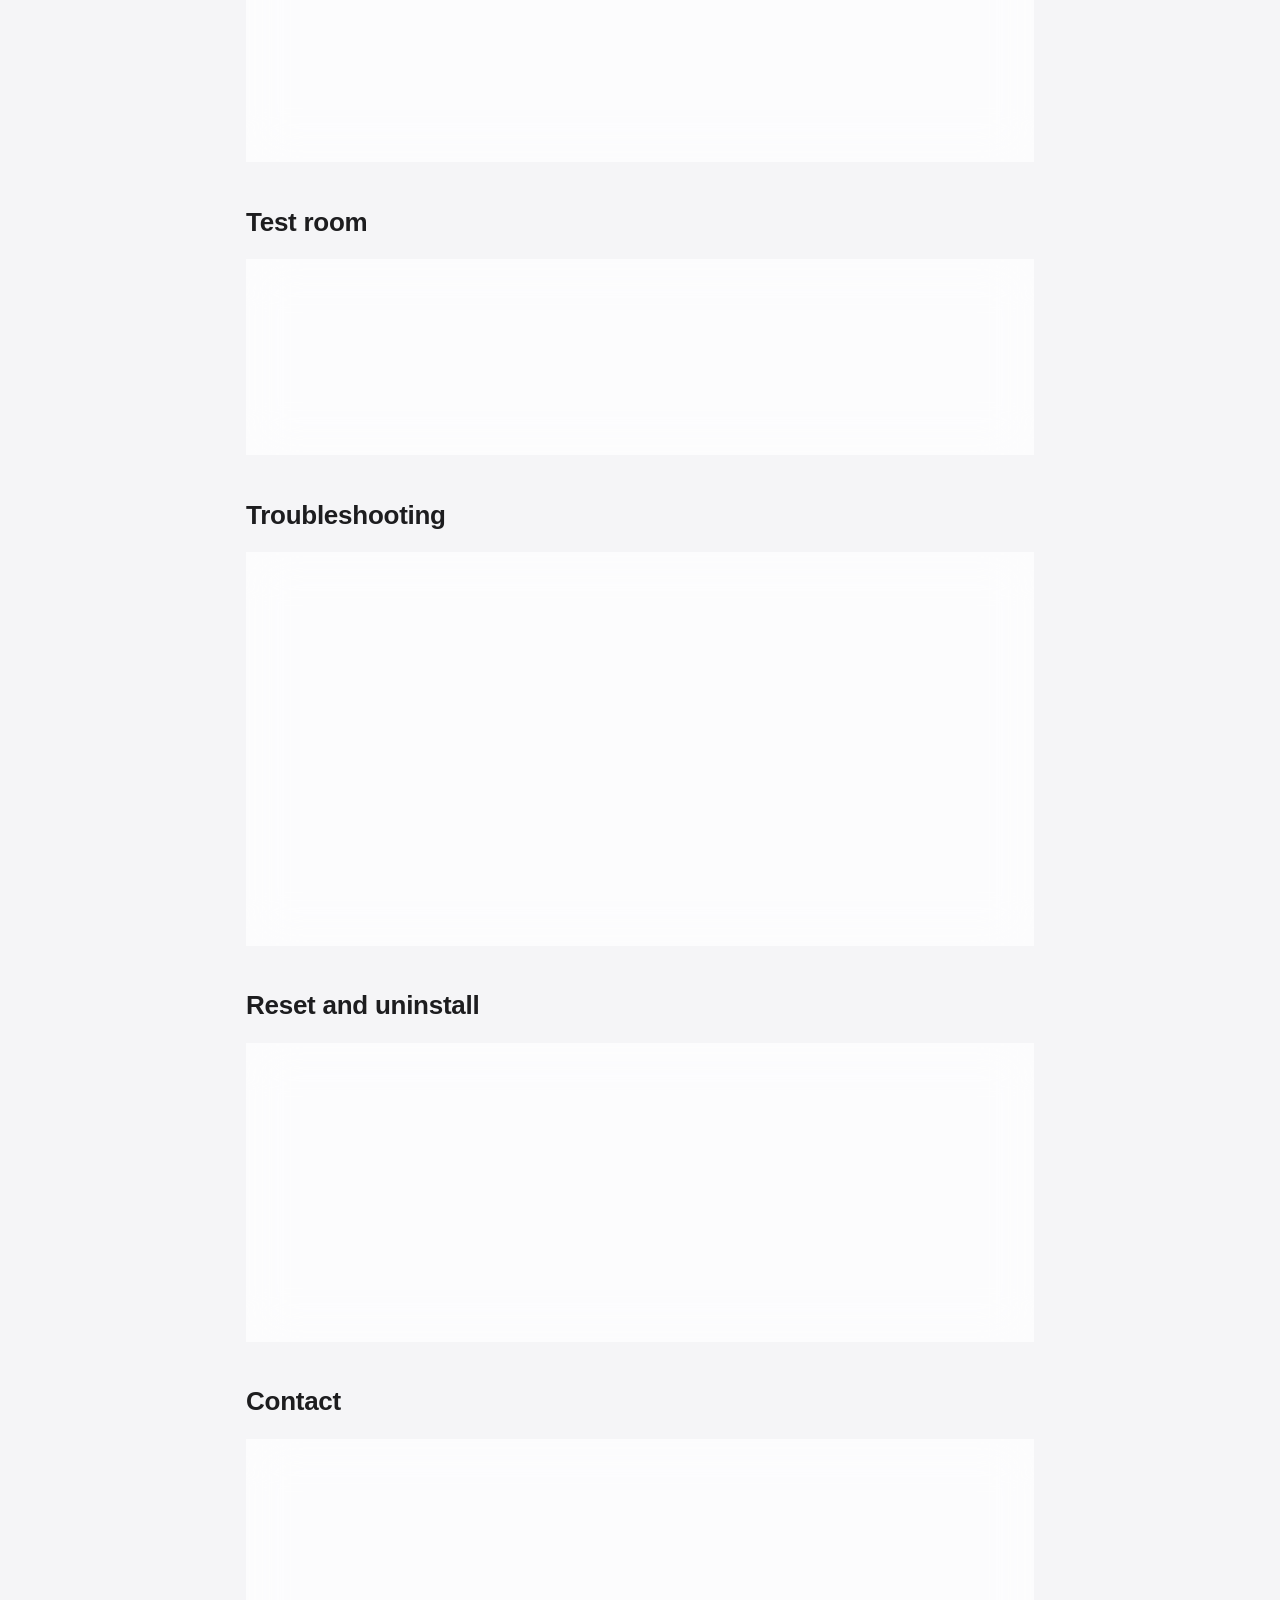
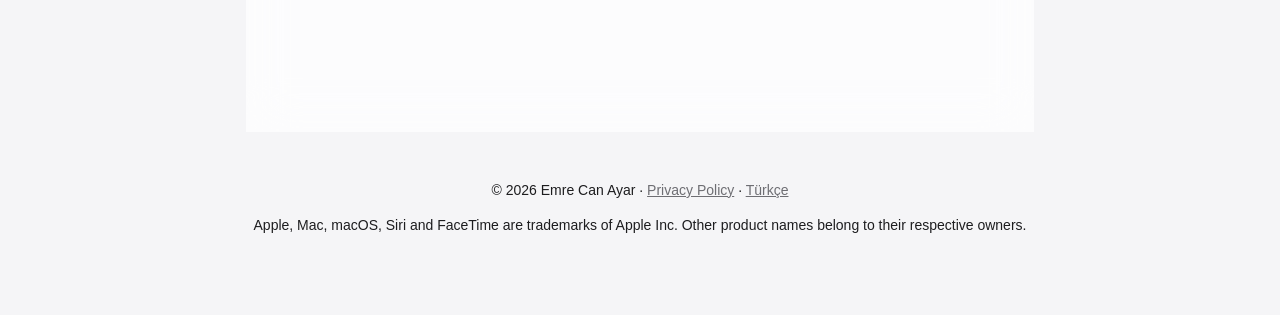
==== commit 41eaa0e8: "Update privacy and reset steps for the sandboxed App Store build Klar now runs in the App Sandbox, s" ====
--- a/index.html
+++ b/index.html
@@ -164,8 +164,8 @@
       <li>Quit Klar from the menu bar icon.</li>
       <li>Drag <strong>Klar</strong> from the Applications folder to the Trash.</li>
       <li>Optional, to remove settings and imported models, run in Terminal:
-        <p><code>defaults delete com.klar.voice</code></p>
-        <p><code>rm -rf ~/Library/Application\ Support/Klar</code></p>
+        <p><code>rm -rf ~/Library/Containers/com.klar.voice</code></p>
+        <p>If macOS asks whether Terminal can access data from other apps, allow it for this command.</p>
       </li>
       <li>Optional: remove Klar from System Settings → Privacy &amp; Security (Microphone and Screen &amp; System Audio Recording) and from Login Items.</li>
     </ol>
